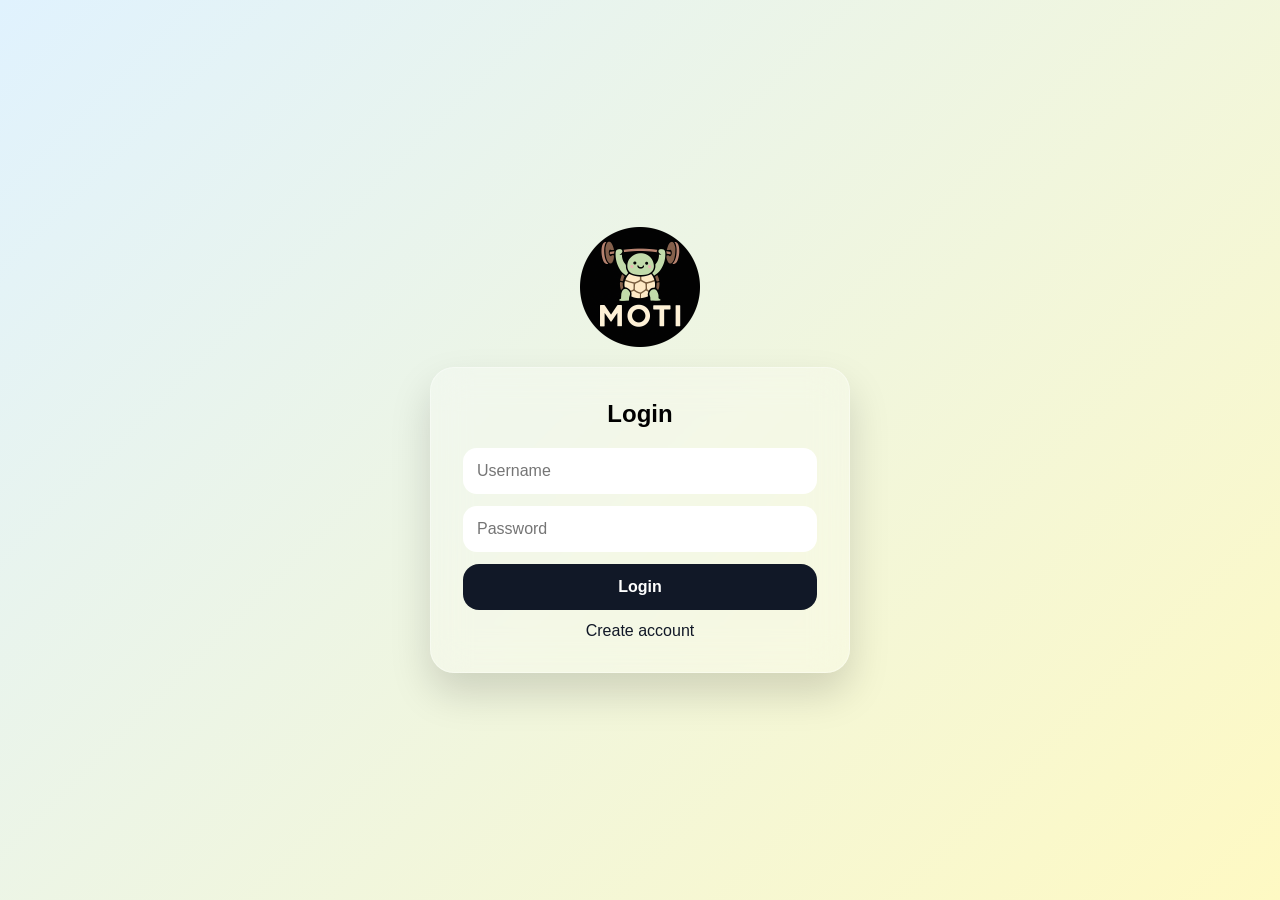
==== frontend/dashboard.html @ 98b34f24 "Update dashboard.html" ====
<!DOCTYPE html>
<html lang="en">
<head>
  <meta charset="UTF-8">
  <meta name="viewport" content="width=device-width, initial-scale=1.0">
  <link rel="stylesheet" href="css/moti-glass-theme.css">
  <title>MOTI</title>
</head>
<body>

<!-- BACKGROUND WRAPPER -->
<div class="page">

  <!-- LOGO -->
  <img src="images/logo.png" class="logo-small" justify-content: center;>

  <!-- GLASS CONTAINER -->
  <div class="glass">

    <h2>MOTI Dashboard</h2>

    <!-- ===== NOTES ===== -->
    <h3>📝 Notes</h3>
    <input id="noteInput" placeholder="Write a note...">
    <button onclick="addNote()">Add Note</button>
    <ul id="notesList"></ul>

    <hr>

    <!-- ===== HABITS ===== -->
    <h3>🔥 Habits</h3>
    <input id="habitInput" placeholder="New habit...">
    <button onclick="addHabit()">Add Habit</button>
    <ul id="habitsList"></ul>

    <hr>

    <!-- ===== REMINDERS ===== -->
    <h3>⏰ Reminders</h3>
    <input id="reminderText" placeholder="Reminder text">
    <input type="datetime-local" id="reminderTime">
    <button onclick="addReminder()">Add Reminder</button>
    <ul id="remindersList"></ul>

    <hr>

    <!-- ===== ANALYTICS ===== -->
    <h3>📊 Analytics</h3>
    <div id="analytics"></div>

    <hr>

    <!-- LOGOUT -->
    <button class="logout"
      onclick="localStorage.clear();location.href='index.html'">
      Logout
    </button>

  </div>
</div>

<script src="js/dashboard.js"></script>
</body>
</html>
---- frontend/css/moti-glass-theme.css ----
/* ===== RESET ===== */
* {
  box-sizing: border-box;
  font-family: -apple-system, BlinkMacSystemFont, "SF Pro Display", "Inter", sans-serif;
}

body {
  margin: 0;
  min-height: 100vh;
  display: flex;
  justify-content: center;
  align-items: center;
}

/* ===== BACKGROUND PER PAGE ===== */
body.page-login {
  background: linear-gradient(135deg, #e0f2fe, #fef9c3);
}
body.page-register {
  background: linear-gradient(135deg, #fae8ff, #e0e7ff);
}
body.page-dashboard {
  background: linear-gradient(135deg, #dcfce7, #cffafe);
}

/* ===== PAGE WRAPPER ===== */
.page-wrapper {
  width: 100%;
  max-width: 1200px;
  padding: 20px;
  display: flex;
  flex-direction: column;
  align-items: center;
}

/* ===== LOGO ===== */
.logo-big {
  width: min(120px, 30vw);
  height: auto;
  margin-bottom: 20px;
}

/* ===== GLASS CARD ===== */
.glass-card {
  width: 100%;
  max-width: 420px;
  padding: clamp(20px, 5vw, 32px);
  border-radius: 24px;

  background: rgba(255,255,255,0.25);
  backdrop-filter: blur(18px);
  -webkit-backdrop-filter: blur(18px);

  border: 1px solid rgba(255,255,255,0.35);
  box-shadow: 0 20px 40px rgba(0,0,0,0.15);
}

/* ===== TEXT ===== */
h2, h3 {
  text-align: center;
  margin-top: 0;
}

p {
  font-size: clamp(14px, 3vw, 16px);
}

/* ===== INPUTS ===== */
input {
  width: 100%;
  padding: clamp(12px, 3vw, 14px);
  margin-bottom: 12px;
  border-radius: 14px;
  border: none;
  outline: none;
  font-size: clamp(14px, 3vw, 16px);
}

/* ===== BUTTON ===== */
button {
  width: 100%;
  padding: clamp(12px, 3vw, 14px);
  border-radius: 16px;
  border: none;
  font-weight: 600;
  font-size: clamp(14px, 3vw, 16px);
  background: #111827;
  color: white;
}

/* ===== LINKS ===== */
.link {
  text-align: center;
  margin-top: 12px;
}
.link a {
  text-decoration: none;
  color: #111827;
}

/* ===== DASHBOARD GRID ===== */
.dashboard-grid {
  display: grid;
  grid-template-columns: repeat(auto-fit, minmax(140px, 1fr));
  gap: 14px;
  margin-top: 20px;
}

.glass-box {
  padding: clamp(14px, 4vw, 20px);
  border-radius: 18px;
  text-align: center;

  background: rgba(255,255,255,0.22);
  backdrop-filter: blur(14px);
  border: 1px solid rgba(255,255,255,0.3);
}

/* ===== MOBILE EXTRA FIX ===== */
@media (max-width: 480px) {
  .glass-card {
    max-width: 100%;
  }
}
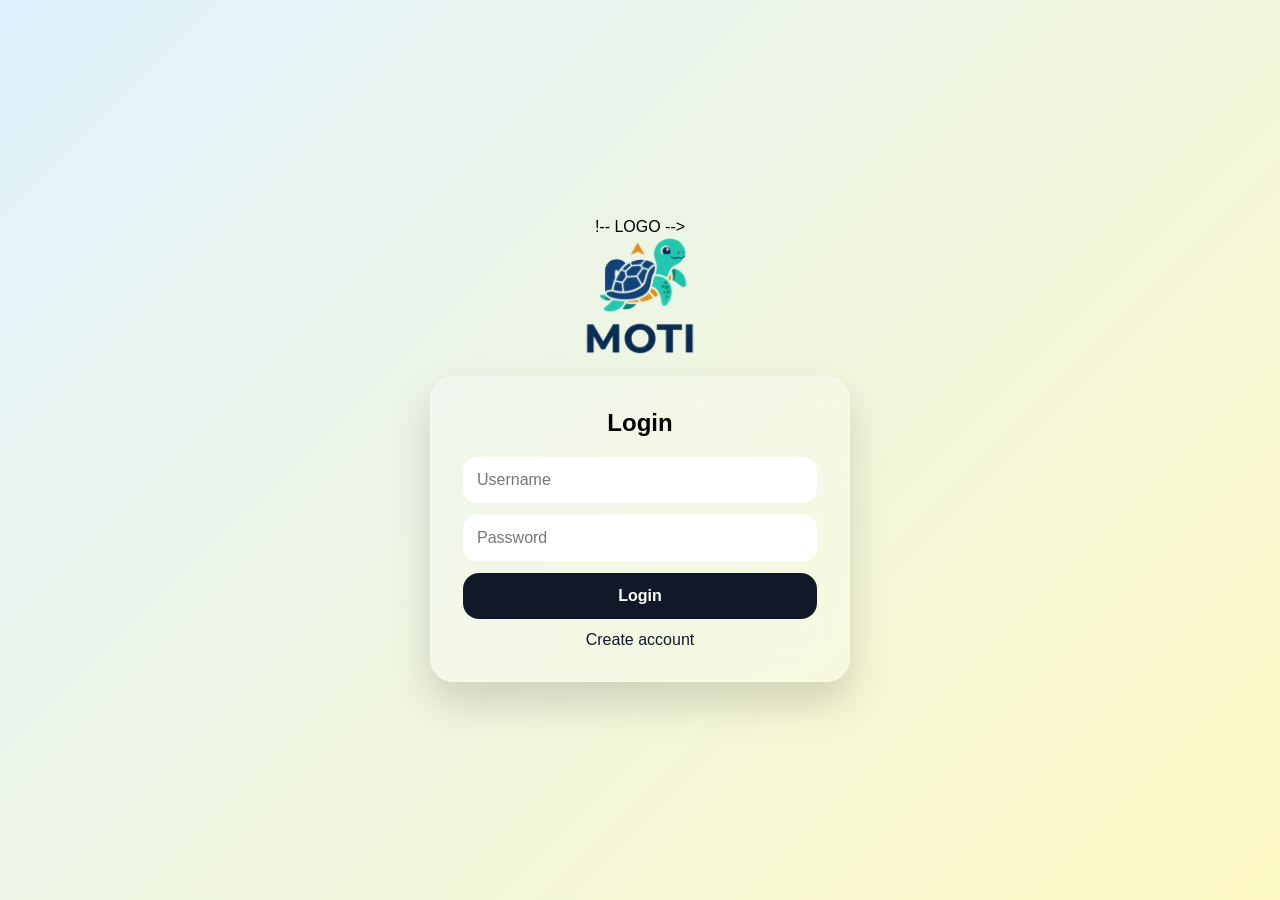
==== commit a9d0667c: "Update dashboard.html" ====
--- a/frontend/dashboard.html
+++ b/frontend/dashboard.html
@@ -12,7 +12,7 @@
 <div class="page">
 
   <!-- LOGO -->
-  <img src="images/logo.png" class="logo-small" justify-content: center;>
+  <img src="images/LOGO.png"  class="logo-small" >
 
   <!-- GLASS CONTAINER -->
   <div class="glass">
--- a/frontend/css/moti-glass-theme.css
+++ b/frontend/css/moti-glass-theme.css
@@ -115,6 +115,12 @@
   backdrop-filter: blur(14px);
   border: 1px solid rgba(255,255,255,0.3);
 }
+.logo-small {
+width: min(120px, 30vw);
+  height: auto;
+  margin-bottom: 20px;   /* center horizontally */
+}
+
 
 /* ===== MOBILE EXTRA FIX ===== */
 @media (max-width: 480px) {
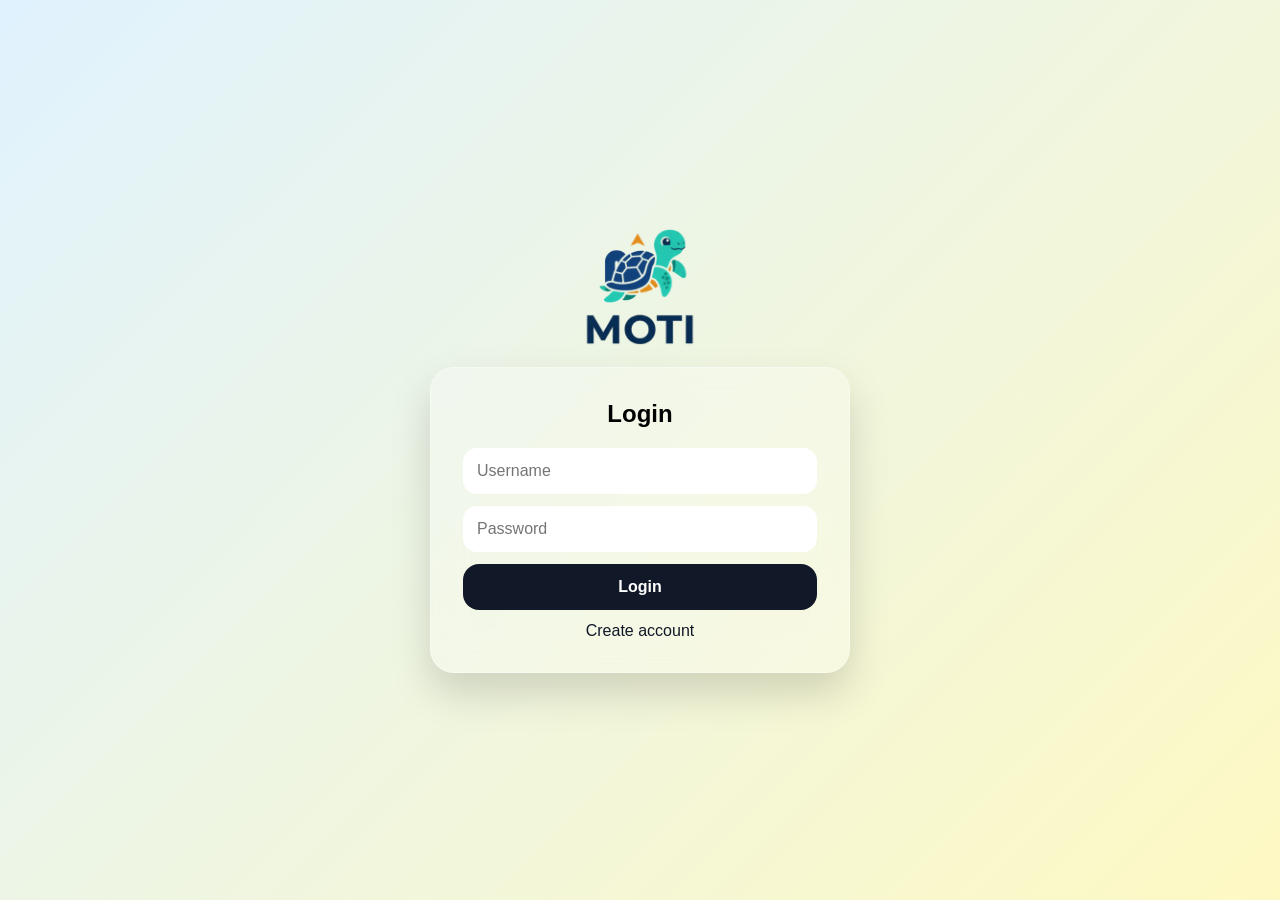
==== commit 3fbc39dc: "Update dashboard.html" ====
--- a/frontend/dashboard.html
+++ b/frontend/dashboard.html
@@ -12,12 +12,12 @@
 <div class="page">
 
   <!-- LOGO -->
-  <img src="images/LOGO.png"  class="logo-small" >
+  <img src="images/LOGO.png"class="logo-small" >
 
   <!-- GLASS CONTAINER -->
   <div class="glass">
 
-    <h2>MOTI Dashboard</h2>
+    <h2>MOTI</h2>
 
     <!-- ===== NOTES ===== -->
     <h3>📝 Notes</h3>
